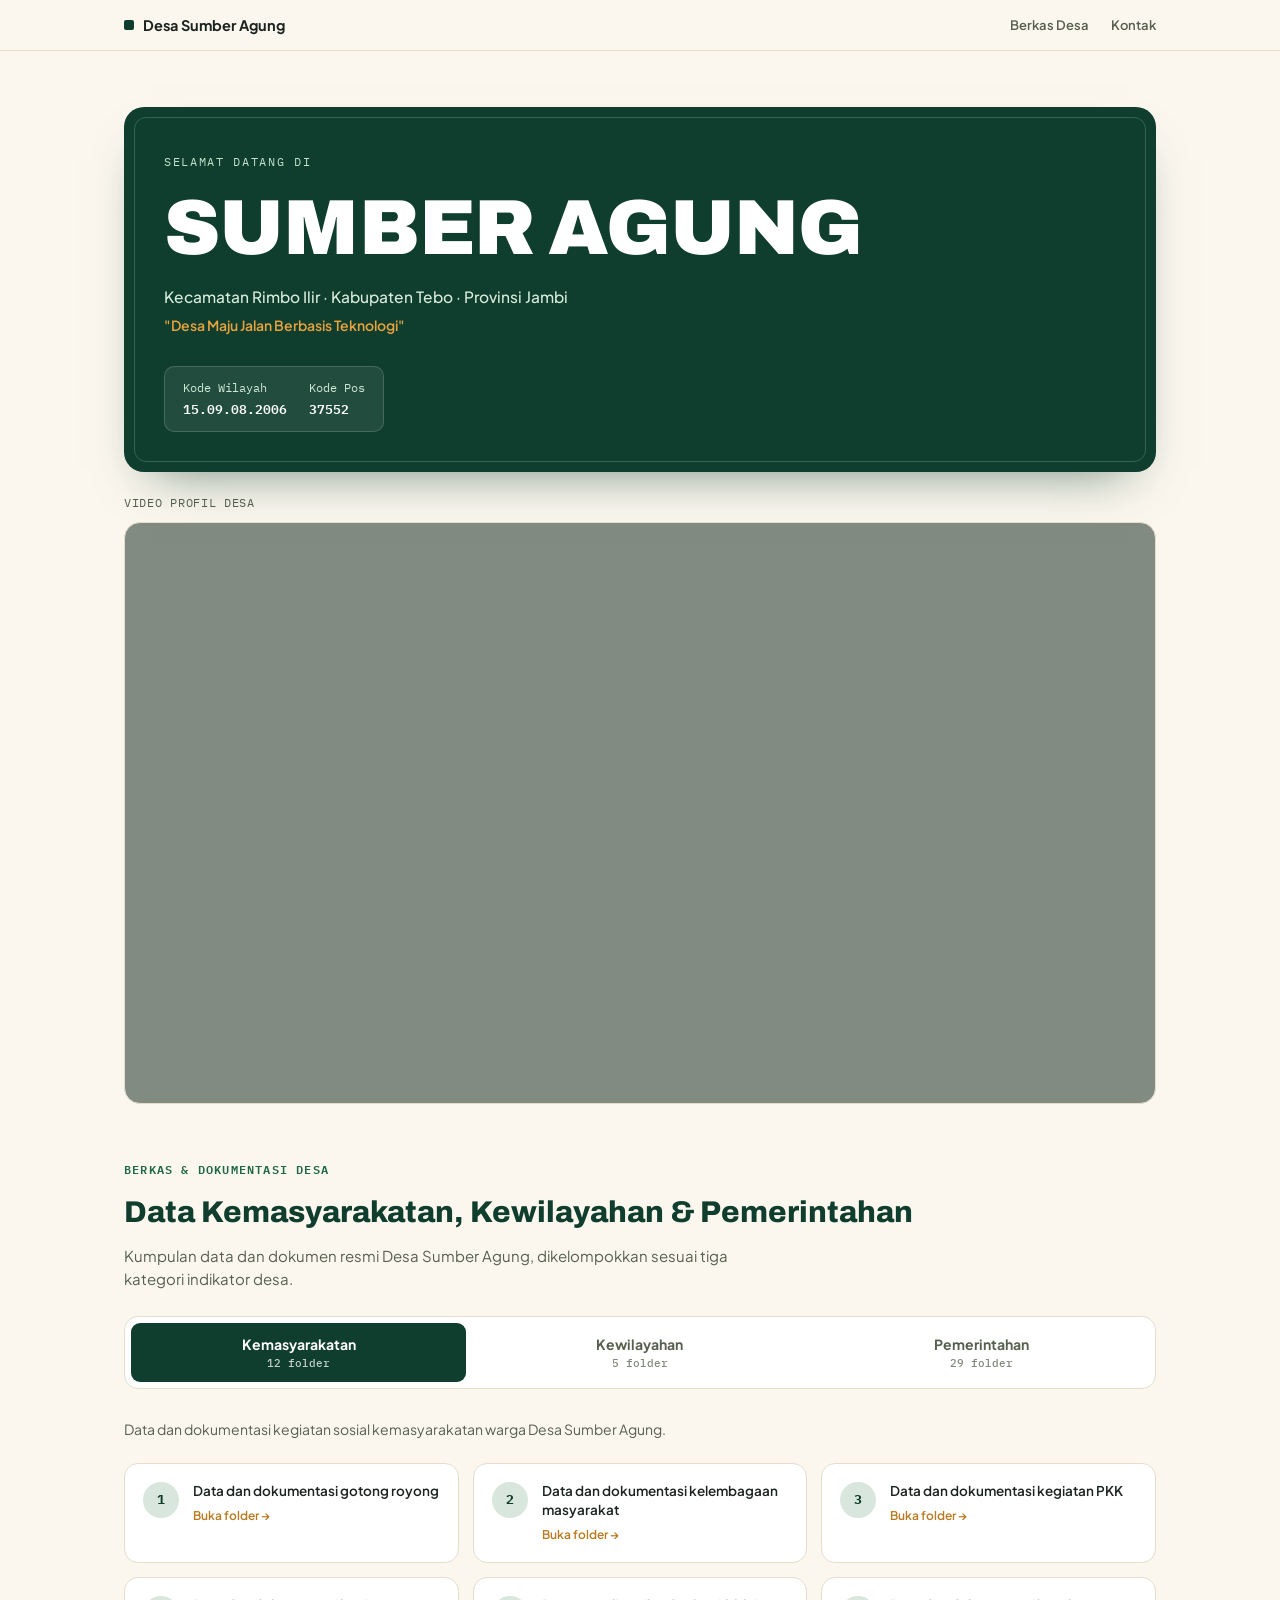
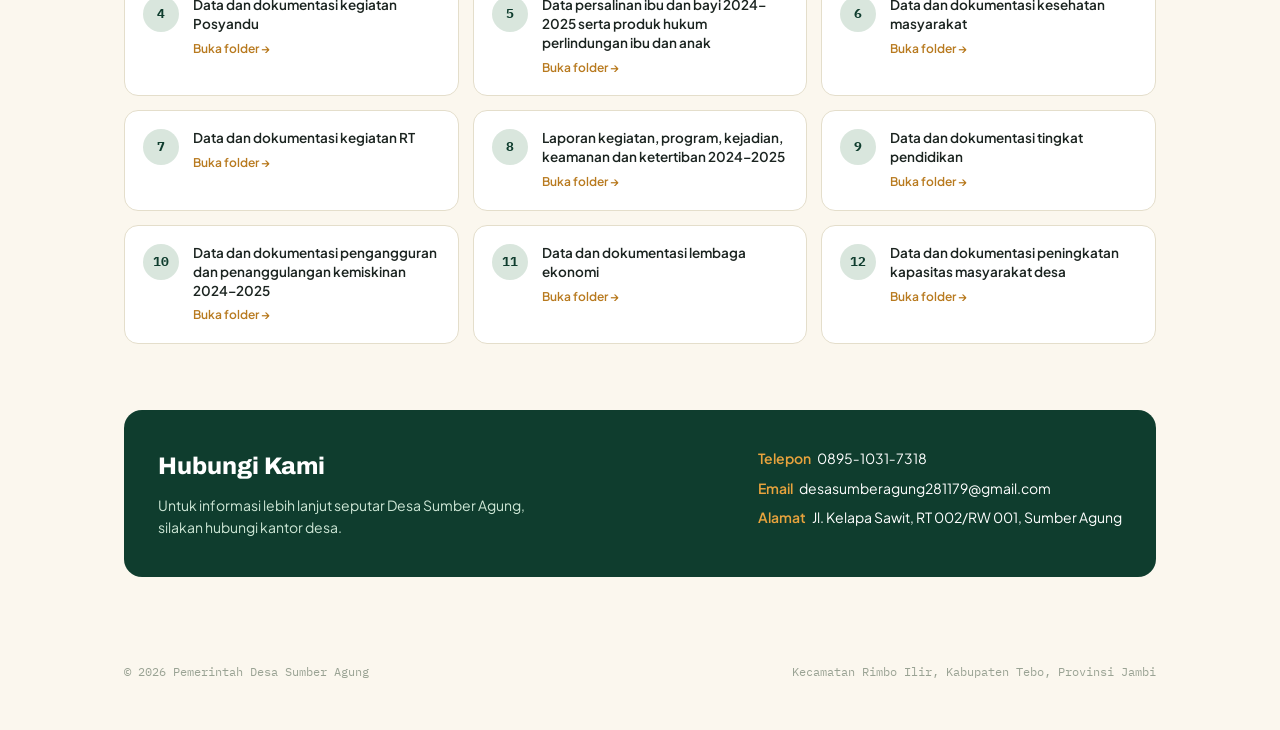
==== 15.09.08.2006/lomdeskel/index.html @ 10295c20 "lomdeskel" ====
<!DOCTYPE html>
<html lang="id">
<head>
<meta charset="UTF-8">
<meta name="viewport" content="width=device-width, initial-scale=1.0">
<title>Desa Sumber Agung — Kecamatan Rimbo Ilir, Kabupaten Tebo</title>
<link rel="preconnect" href="https://fonts.googleapis.com">
<link rel="preconnect" href="https://fonts.gstatic.com" crossorigin>
<link href="https://fonts.googleapis.com/css2?family=Archivo:wght@500;700;800;900&family=Plus+Jakarta+Sans:wght@400;500;600;700&family=IBM+Plex+Mono:wght@500;600&display=swap" rel="stylesheet">
<style>
  :root{
    --cream:#FBF7EE;
    --surface:#FFFFFF;
    --ink:#1B2420;
    --ink-soft:#57604F;
    --green-deep:#0F3D2E;
    --green-mid:#1F6844;
    --green-line:#D9E6DD;
    --gold:#E8A33D;
    --gold-deep:#B87A1F;
    --rule:#E4DECB;
  }
  *{box-sizing:border-box; margin:0; padding:0;}
  html{scroll-behavior:smooth;}
  body{
    background:var(--cream); color:var(--ink);
    font-family:'Plus Jakarta Sans', sans-serif; line-height:1.55;
    -webkit-font-smoothing:antialiased;
  }
  .wrap{max-width:1080px; margin:0 auto; padding:0 24px;}
  a{color:inherit;}

  .topbar{
    position:sticky; top:0; z-index:30;
    background:rgba(251,247,238,.92); backdrop-filter:blur(6px);
    border-bottom:1px solid var(--rule);
  }
  .topbar-inner{
    display:flex; align-items:center; justify-content:space-between;
    padding:14px 24px; max-width:1080px; margin:0 auto; flex-wrap:wrap; gap:10px;
  }
  .brand{display:flex; align-items:center; gap:9px; font-weight:700; font-size:14.5px;}
  .brand .sq{width:10px;height:10px; background:var(--green-deep); border-radius:2px;}
  .topbar nav{display:flex; gap:22px;}
  .topbar nav a{font-size:13px; font-weight:600; text-decoration:none; color:var(--ink-soft);}
  .topbar nav a:hover{color:var(--green-deep);}

  .hero{padding:56px 0 20px;}
  .signboard{
    background:var(--green-deep); border-radius:20px; padding:46px 40px 40px;
    position:relative; overflow:hidden; box-shadow:0 24px 50px -28px rgba(15,61,46,.65);
  }
  .signboard::before{
    content:""; position:absolute; inset:10px;
    border:1.5px solid rgba(255,255,255,.18); border-radius:12px; pointer-events:none;
  }
  .signboard .kicker{
    font-family:'IBM Plex Mono', monospace; font-size:12px; letter-spacing:.14em;
    text-transform:uppercase; color:#BFE0CC; margin-bottom:18px;
  }
  .signboard h1{
    font-family:'Archivo', sans-serif; font-weight:900; font-size:clamp(42px, 7vw, 78px);
    letter-spacing:-.01em; line-height:.98; color:#FFFFFF; text-transform:uppercase;
  }
  .signboard .loc{margin-top:18px; font-size:15.5px; color:#D8ECDD; font-weight:500;}
  .signboard .tagline{margin-top:6px; font-weight:600; font-size:14px; color:var(--gold);}
  .code-plate{
    margin-top:30px; display:inline-flex; gap:22px; flex-wrap:wrap;
    background:rgba(255,255,255,.08); border:1px solid rgba(255,255,255,.16);
    border-radius:10px; padding:12px 18px;
  }
  .code-plate div{font-family:'IBM Plex Mono', monospace; font-size:11.5px; color:#CFE8D7;}
  .code-plate div b{display:block; color:#fff; font-size:13px; margin-top:2px; font-weight:600;}

  .video-block{margin-top:22px;}
  .video-block .label{
    font-family:'IBM Plex Mono', monospace; font-size:11.5px; letter-spacing:.06em;
    text-transform:uppercase; color:var(--ink-soft); margin-bottom:10px;
  }
  .ratio{
    position:relative; width:100%; padding-top:56.25%;
    background:#08201780; border-radius:16px; overflow:hidden; border:1px solid var(--rule);
  }
  .ratio iframe{position:absolute; inset:0; width:100%; height:100%; border:0;}

  section{padding:56px 0;}
  .section-head{margin-bottom:26px;}
  .eyebrow{
    font-family:'IBM Plex Mono', monospace; font-size:12px; letter-spacing:.1em;
    text-transform:uppercase; color:var(--green-mid); font-weight:600; margin-bottom:10px;
  }
  .section-head h2{font-family:'Archivo', sans-serif; font-weight:800; font-size:30px; color:var(--green-deep);}
  .section-head p{color:var(--ink-soft); font-size:15px; max-width:60ch; margin-top:8px;}

  /* ===== Submenu tabs ===== */
  .tabbar{
    display:flex; gap:6px; padding:6px; background:var(--surface);
    border:1px solid var(--rule); border-radius:14px; margin-bottom:30px;
    flex-wrap:wrap;
  }
  .tab-btn{
    flex:1; min-width:150px; text-align:center;
    padding:12px 16px; border:none; background:transparent; cursor:pointer;
    font-family:'Plus Jakarta Sans', sans-serif; font-weight:700; font-size:14px;
    color:var(--ink-soft); border-radius:9px; transition:.15s ease;
  }
  .tab-btn .count{
    display:block; font-family:'IBM Plex Mono', monospace; font-weight:500;
    font-size:11px; margin-top:3px; opacity:.75;
  }
  .tab-btn.active{background:var(--green-deep); color:#fff;}
  .tab-btn:not(.active):hover{background:var(--green-line); color:var(--green-deep);}

  .tab-panel{display:none;}
  .tab-panel.active{display:block;}
  .panel-desc{color:var(--ink-soft); font-size:14px; margin-bottom:22px; max-width:64ch;}

  /* Kemasyarakatan: card grid */
  .card-grid{
    display:grid; grid-template-columns:repeat(auto-fill, minmax(260px,1fr)); gap:14px;
  }
  .item-card{
    background:var(--surface); border:1px solid var(--rule); border-radius:14px;
    padding:18px; display:flex; gap:14px; align-items:flex-start; text-decoration:none;
    transition:.15s ease;
  }
  .item-card:hover{border-color:var(--gold); transform:translateY(-1px);}
  .item-num{
    flex:0 0 auto; width:36px; height:36px; border-radius:50%;
    background:var(--green-line); color:var(--green-deep);
    display:flex; align-items:center; justify-content:center;
    font-family:'IBM Plex Mono', monospace; font-weight:700; font-size:13px;
  }
  .item-title{font-size:13.5px; font-weight:600; color:var(--ink); line-height:1.4;}
  .item-arrow{margin-top:6px; font-size:12px; color:var(--gold-deep); font-weight:600;}

  /* Kewilayahan: doc list */
  .doc-list{display:flex; flex-direction:column; gap:10px;}
  .doc-row{
    display:flex; align-items:center; gap:14px;
    background:var(--surface); border:1px solid var(--rule); border-radius:12px;
    padding:16px 18px; text-decoration:none; transition:.15s ease;
  }
  .doc-row:hover{border-color:var(--gold);}
  .doc-icon{
    flex:0 0 auto; width:38px; height:38px; border-radius:9px;
    background:var(--green-deep); color:#fff; display:flex; align-items:center; justify-content:center;
    font-family:'IBM Plex Mono', monospace; font-weight:700; font-size:11px;
  }
  .doc-title{font-size:14.5px; font-weight:600; color:var(--ink); flex:1;}
  .doc-go{font-size:12.5px; color:var(--gold-deep); font-weight:600; white-space:nowrap;}

  /* Pemerintahan: dense flat list */
  .flat-list{border:1px solid var(--rule); border-radius:14px; overflow:hidden; background:var(--surface);}
  .flat-row{
    display:flex; align-items:center; gap:16px;
    padding:13px 18px; text-decoration:none; color:var(--ink);
    border-top:1px solid var(--rule);
  }
  .flat-row:first-child{border-top:none;}
  .flat-row:hover{background:var(--cream);}
  .flat-no{
    flex:0 0 auto; width:28px; font-family:'IBM Plex Mono', monospace;
    font-size:12px; color:var(--green-mid); font-weight:700;
  }
  .flat-title{flex:1; font-size:14px; font-weight:500;}
  .flat-arrow{font-size:12px; color:var(--gold-deep); font-weight:600; flex:0 0 auto;}

  .contact-card{
    background:var(--green-deep); border-radius:18px; padding:38px 34px; color:#fff;
    display:flex; justify-content:space-between; flex-wrap:wrap; gap:24px;
  }
  .contact-card h2{font-family:'Archivo', sans-serif; font-weight:800; font-size:24px; margin-bottom:10px;}
  .contact-card p{color:#CFE8D7; font-size:14px; max-width:40ch;}
  .contact-list{display:flex; flex-direction:column; gap:8px; font-size:14px;}
  .contact-list b{color:var(--gold); font-weight:600; margin-right:6px;}

  footer.site{
    padding:30px 0 50px; font-family:'IBM Plex Mono', monospace; font-size:11.5px; color:#9AA394;
    display:flex; justify-content:space-between; flex-wrap:wrap; gap:10px;
  }

  @media (max-width:640px){
    .signboard{padding:32px 22px 30px; border-radius:16px;}
    .tabbar{flex-direction:column;}
    .contact-card{flex-direction:column;}
  }
</style>
</head>
<body>

<div class="topbar">
  <div class="topbar-inner">
    <div class="brand"><span class="sq"></span> Desa Sumber Agung</div>
    <nav>
      <a href="#berkas">Berkas Desa</a>
      <a href="#kontak">Kontak</a>
    </nav>
  </div>
</div>

<div class="wrap">

  <section class="hero" style="padding-bottom:0;">
    <div class="signboard">
      <div class="kicker">Selamat Datang di</div>
      <h1>Sumber Agung</h1>
      <div class="loc">Kecamatan Rimbo Ilir · Kabupaten Tebo · Provinsi Jambi</div>
      <div class="tagline">"Desa Maju Jalan Berbasis Teknologi"</div>
      <div class="code-plate">
        <div>Kode Wilayah<b>15.09.08.2006</b></div>
        <div>Kode Pos<b>37552</b></div>
      </div>
    </div>

    <div class="video-block">
      <div class="label">Video Profil Desa</div>
      <div class="ratio">
        <iframe src="https://drive.google.com/file/d/1PPht9cgdKrzvryTsOoXVwMwlEEdtX1Wt/preview" allow="autoplay" allowfullscreen></iframe>
      </div>
    </div>
  </section>

  <section id="berkas">
    <div class="section-head">
      <div class="eyebrow">Berkas &amp; Dokumentasi Desa</div>
      <h2>Data Kemasyarakatan, Kewilayahan &amp; Pemerintahan</h2>
      <p>Kumpulan data dan dokumen resmi Desa Sumber Agung, dikelompokkan sesuai tiga kategori indikator desa.</p>
    </div>

    <div class="tabbar">
      <button class="tab-btn active" data-tab="kemasyarakatan">Kemasyarakatan<span class="count">12 folder</span></button>
      <button class="tab-btn" data-tab="kewilayahan">Kewilayahan<span class="count">5 folder</span></button>
      <button class="tab-btn" data-tab="pemerintahan">Pemerintahan<span class="count">29 folder</span></button>
    </div>

    <!-- KEMASYARAKATAN -->
    <div class="tab-panel active" id="panel-kemasyarakatan">
      <p class="panel-desc">Data dan dokumentasi kegiatan sosial kemasyarakatan warga Desa Sumber Agung.</p>
      <div class="card-grid" id="grid-kemasyarakatan"></div>
    </div>

    <!-- KEWILAYAHAN -->
    <div class="tab-panel" id="panel-kewilayahan">
      <p class="panel-desc">Dokumen penataan dan pengelolaan wilayah desa.</p>
      <div class="doc-list" id="list-kewilayahan"></div>
    </div>

    <!-- PEMERINTAHAN -->
    <div class="tab-panel" id="panel-pemerintahan">
      <p class="panel-desc">Seluruh dokumen tata kelola pemerintahan desa — klik salah satu untuk membuka folder aslinya di Google Drive.</p>
      <div class="flat-list" id="list-pemerintahan"></div>
    </div>
  </section>

  <section id="kontak" style="padding-top:10px;">
    <div class="contact-card">
      <div>
        <h2>Hubungi Kami</h2>
        <p>Untuk informasi lebih lanjut seputar Desa Sumber Agung, silakan hubungi kantor desa.</p>
      </div>
      <div class="contact-list">
        <div><b>Telepon</b>0895‑1031‑7318</div>
        <div><b>Email</b>desasumberagung281179@gmail.com</div>
        <div><b>Alamat</b>Jl. Kelapa Sawit, RT 002/RW 001, Sumber Agung</div>
      </div>
    </div>
  </section>

</div>

<footer class="site">
  <div class="wrap" style="display:flex; justify-content:space-between; flex-wrap:wrap; gap:10px; width:100%;">
    <span>© 2026 Pemerintah Desa Sumber Agung</span>
    <span>Kecamatan Rimbo Ilir, Kabupaten Tebo, Provinsi Jambi</span>
  </div>
</footer>

<script>
/* ====== DATA — sumber: Google Drive folder "Lomba Desa 2026" ====== */
const KEMASYARAKATAN = [
  ["1","Data dan dokumentasi gotong royong","1GBpFDiGX0HOh5H3V41pfqo63IuCfDVa6"],
  ["2","Data dan dokumentasi kelembagaan masyarakat","13JuzeYLXmGoJaKQld9gRUi3iU7F-ro3n"],
  ["3","Data dan dokumentasi kegiatan PKK","1cxbr9I3pLOT6T8e8E1G43xRIX8R1RqFS"],
  ["4","Data dan dokumentasi kegiatan Posyandu","18BiAr5dtTGdiXqx5g7Z2iXFRMWJWfjl5"],
  ["5","Data persalinan ibu dan bayi 2024–2025 serta produk hukum perlindungan ibu dan anak","1UY7MPsqOWK20WpvZ9VR23m0MYXlg9P4J"],
  ["6","Data dan dokumentasi kesehatan masyarakat","1lrFJqCb_pNafnkJOuAaVvkKC0zQ79aIJ"],
  ["7","Data dan dokumentasi kegiatan RT","1IuMCZ46Uw-94g-D7SBQiWALoLBoP5ihn"],
  ["8","Laporan kegiatan, program, kejadian, keamanan dan ketertiban 2024–2025","16od52SbrWzQ0zMs2s4hyWceGDIOxeCxa"],
  ["9","Data dan dokumentasi tingkat pendidikan","1L88SpH1VKw1tN5Ck-X96RF-dMtuZovTq"],
  ["10","Data dan dokumentasi pengangguran dan penanggulangan kemiskinan 2024–2025","1n6XpifP9JoN_mOplr13qvOtVOXa-ASAn"],
  ["11","Data dan dokumentasi lembaga ekonomi","1n80YeltZvoQeMKFaPTf7nqXwdU_DbdgR"],
  ["12","Data dan dokumentasi peningkatan kapasitas masyarakat desa","1LchdNBTXtZWXRGPj7PpFrFv9fBqLPCF3"],
];

const KEWILAYAHAN = [
  ["1","Peta Administrasi Desa dan Peta Batas Desa","1mv-ja5i0MPvL1e9BhVEs9a5vCSO6RxBX"],
  ["2","Perbup yang mengatur tentang batas desa","1XbSFfzO8IghNbCP4X_HNr-r39x85K6zC"],
  ["3","Kesiapan tanggap bencana, simulasi, daerah evakuasi & dokumen P3MD","199wlPfeA5PKnWTRrH96HgLOnapqNFnp1"],
  ["4","Data dan dokumentasi investasi masuk desa","19MfFdpmPmRr03G47urkdW8H_gpKpw2qC"],
  ["5","Data dan dokumentasi program pelestarian lingkungan (TPSS)","19Qp7LNOqjxOxeok4iF-A83w0eC_Hu0fr"],
];

const PEMERINTAHAN = [
  ["1","SK Penetapan Juara Lomba Desa","15oeCfsD38aT1dQR-AlLo4ePpERFy23Bg"],
  ["06","Data dan dokumentasi prestasi desa 5 tahun terakhir","1kgg5HgLVHkUMBkckqPio5vDW0TcWW6vc"],
  ["07","Laporan Profil Desa tahun 2024 dan 2025","13MRs5qfw0_x_WGQI0leLsk3dlCaXjuxs"],
  ["08","SK Kepala Desa tentang Pokja Profil Desa","1stOCoPLa-nPgCzev-S4pc8sRDmViqaKG"],
  ["09","Perdes tentang RPJMDes","1NlXS4gAOzsxtMCLPEi-xakZ6LYryRA-k"],
  ["10","Perdes tentang RKPDes","1lNRBERCVvvDlVPqyhC7GnnEmI7QKcCq9"],
  ["11","Dokumen APBDesa tahun 2024 dan 2025","146MLhszTGLXfhT7LXlL7SSQIWB2-rxnr"],
  ["12","SK Kepala Desa tentang PPKD 2024 dan 2025","1nt7GnXjlhu6Arj9uFmz26jRjJG48lUKe"],
  ["13","Dokumen pelaksanaan Musdes","1Cp52Ngg9XOji6lRhSv9_xlLjFSiYRuJj"],
  ["14","Dokumen pelaksanaan Musrenbangdes","1PzujwUU4yIRz8hUQRxBdcv6OzY5-WVwX"],
  ["15","Dokumen BPD 2 tahun terakhir","1IZvG7oVZMbOhLpbFwmNx5gczyo10gHlY"],
  ["16","SOTK Desa","1RN-iv2GTbiwAClueFfve8vYisjMk-oTU"],
  ["17","Perbup SOTK Desa","1z1uKc3YQ2HCbHY6RZ-mHAJBsxyEUfkQn"],
  ["18","Pengembangan kapasitas aparatur pemerintah desa","1cir0lYnB2MY81pH9rVrjzCKrKhBK0Mka"],
  ["19","Buku Administrasi Desa","1Or7KdyaibiCF98R580bH6IfZhbAiLPia"],
  ["20","Himpunan Produk Hukum Desa","1dksFRWiULyxB_i0_nxWCn2Xc2OwYb7oG"],
  ["21","Monografi Desa","1LsVaQFDXOfIlQl1dacHOiOsot1bgr_S7"],
  ["22","Dokumen BUMDes","1wXunqvQoR0H5XEY0sUM0lXKwVNdefKXr"],
  ["23","Inventarisasi Aset Desa","13ZwerJMnnmc0G0p08yIwWh_N-C5E5SMu"],
  ["24","Teknologi informasi yang dipakai desa","11foK8txMNkoo5EY2LCz7zZ9sngi9p1Qq"],
  ["25","Dokumen kerjasama desa","1tgy87ZaBLWezrAMRZNt59PEq_iIpiy4I"],
  ["26","LPPD tahun 2024 dan 2025","1ZUUd7mYPYOazHXP09EsEvLrUAEFW8ThG"],
  ["27","Sarana dan prasarana pendukung kinerja pemerintah desa","1HUaUz-8PhnBpNRgz0WpsvcADUev2O1_W"],
  ["28","Pelestarian adat dan budaya 2024–2025","1_ZetGQkJJ3YSRTG9O2LTNidEgAbusQBh"],
  ["29","Program pemberdayaan masyarakat 2024–2025","1i1dw4I9BtP0oU8N1fEu8zAdln5PaTu34"],
  ["30","Dokumen SPM Desa","1CBqiPEHJCCS3wRcemMqbjk1A_RK-3sqr"],
  ["31","Kotak, media, layanan pengaduan masyarakat","1t97z-zf8NtgrlvgBSdIF59Fxpew0p1Tv"],
  ["32","Screenshot penggunaan Siskeudes / pengelolaan keuangan","19PYNL8O1mwczn9uDOI0DoaBB0COFM2J7"],
  ["33","Program pembinaan pasca lomba dari provinsi dan kabupaten","1d0YsnPLCIzOtDrTqVQODCYy4-QS_rvty"],
];

const driveUrl = id => `https://drive.google.com/drive/folders/${id}`;

document.getElementById('grid-kemasyarakatan').innerHTML = KEMASYARAKATAN.map(([no,title,id]) => `
  <a class="item-card" href="${driveUrl(id)}" target="_blank" rel="noopener">
    <div class="item-num">${no}</div>
    <div>
      <div class="item-title">${title}</div>
      <div class="item-arrow">Buka folder →</div>
    </div>
  </a>`).join('');

document.getElementById('list-kewilayahan').innerHTML = KEWILAYAHAN.map(([no,title,id]) => `
  <a class="doc-row" href="${driveUrl(id)}" target="_blank" rel="noopener">
    <div class="doc-icon">${no}</div>
    <div class="doc-title">${title}</div>
    <div class="doc-go">Buka →</div>
  </a>`).join('');

document.getElementById('list-pemerintahan').innerHTML = PEMERINTAHAN.map(([no,title,id]) => `
  <a class="flat-row" href="${driveUrl(id)}" target="_blank" rel="noopener">
    <div class="flat-no">${no}</div>
    <div class="flat-title">${title}</div>
    <div class="flat-arrow">Buka →</div>
  </a>`).join('');

document.querySelectorAll('.tab-btn').forEach(btn => {
  btn.addEventListener('click', () => {
    document.querySelectorAll('.tab-btn').forEach(b => b.classList.remove('active'));
    document.querySelectorAll('.tab-panel').forEach(p => p.classList.remove('active'));
    btn.classList.add('active');
    document.getElementById('panel-' + btn.dataset.tab).classList.add('active');
  });
});
</script>

</body>
</html>
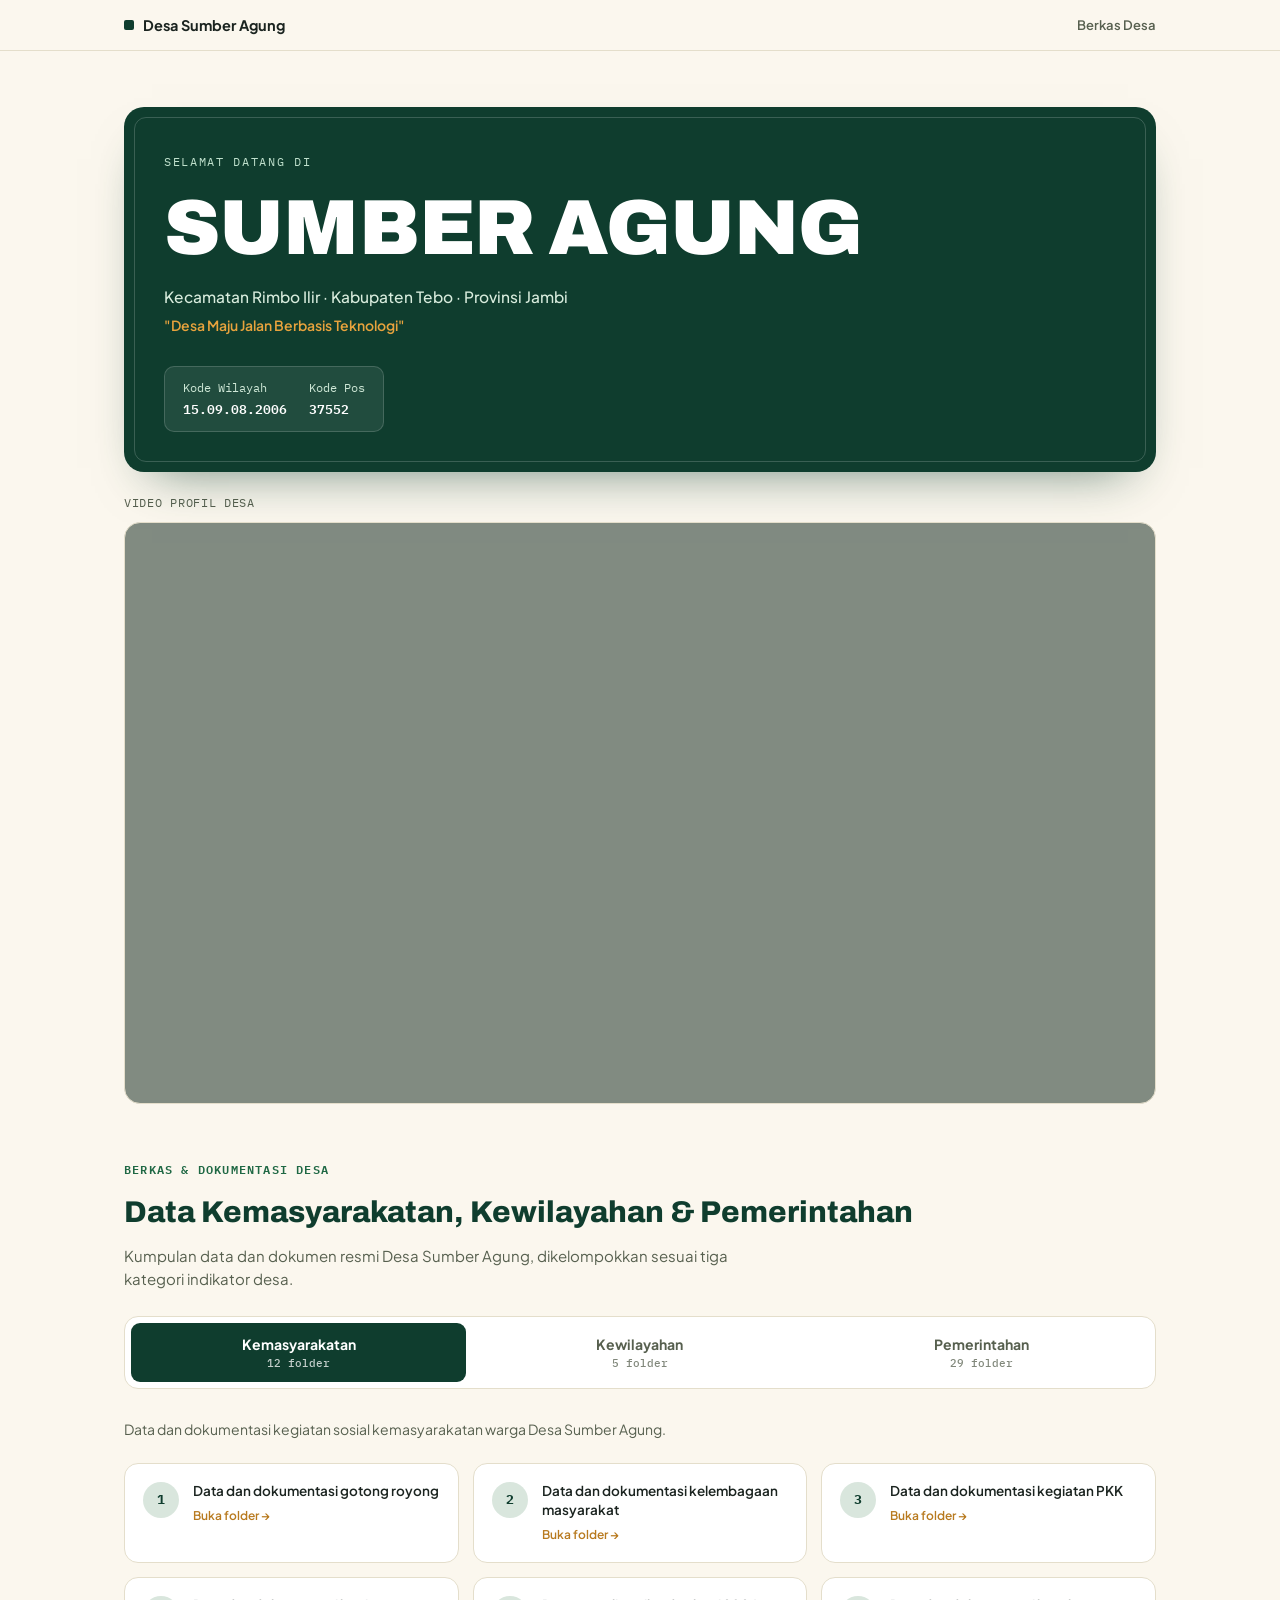
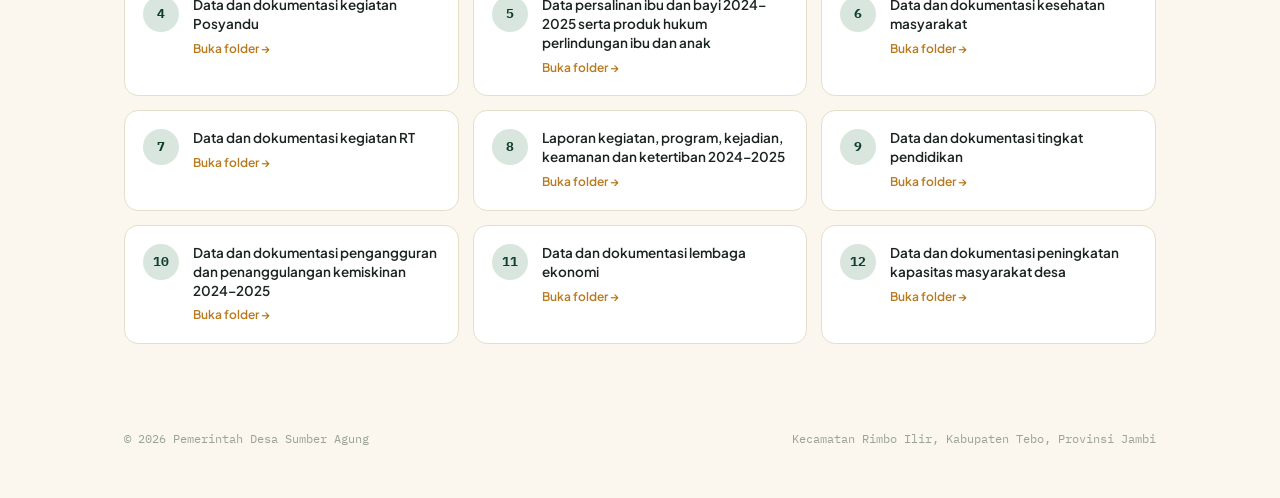
==== commit 3e9d40a8: "Update index.html" ====
--- a/15.09.08.2006/lomdeskel/index.html
+++ b/15.09.08.2006/lomdeskel/index.html
@@ -194,7 +194,6 @@
     <div class="brand"><span class="sq"></span> Desa Sumber Agung</div>
     <nav>
       <a href="#berkas">Berkas Desa</a>
-      <a href="#kontak">Kontak</a>
     </nav>
   </div>
 </div>
@@ -250,20 +249,6 @@
     <div class="tab-panel" id="panel-pemerintahan">
       <p class="panel-desc">Seluruh dokumen tata kelola pemerintahan desa — klik salah satu untuk membuka folder aslinya di Google Drive.</p>
       <div class="flat-list" id="list-pemerintahan"></div>
-    </div>
-  </section>
-
-  <section id="kontak" style="padding-top:10px;">
-    <div class="contact-card">
-      <div>
-        <h2>Hubungi Kami</h2>
-        <p>Untuk informasi lebih lanjut seputar Desa Sumber Agung, silakan hubungi kantor desa.</p>
-      </div>
-      <div class="contact-list">
-        <div><b>Telepon</b>0895‑1031‑7318</div>
-        <div><b>Email</b>desasumberagung281179@gmail.com</div>
-        <div><b>Alamat</b>Jl. Kelapa Sawit, RT 002/RW 001, Sumber Agung</div>
-      </div>
     </div>
   </section>
 
@@ -369,4 +354,4 @@
 </script>
 
 </body>
-</html>+</html>
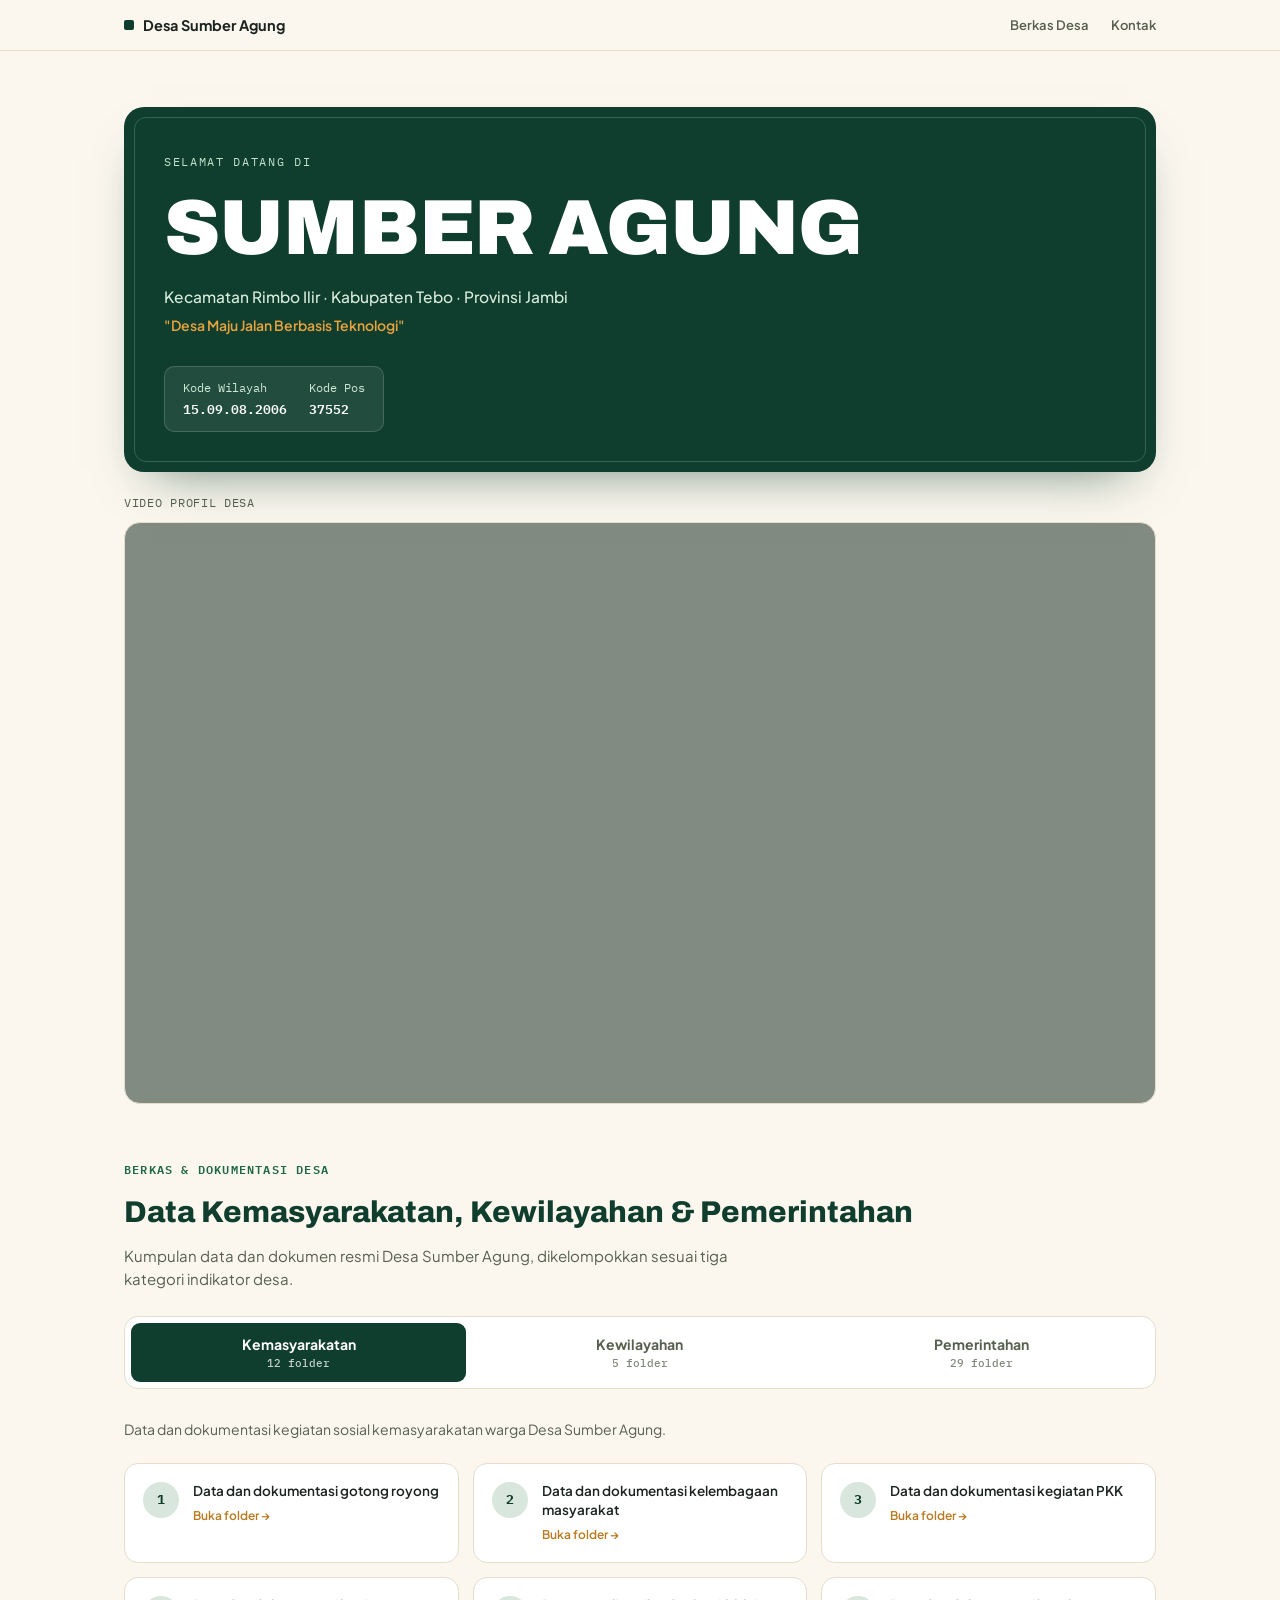
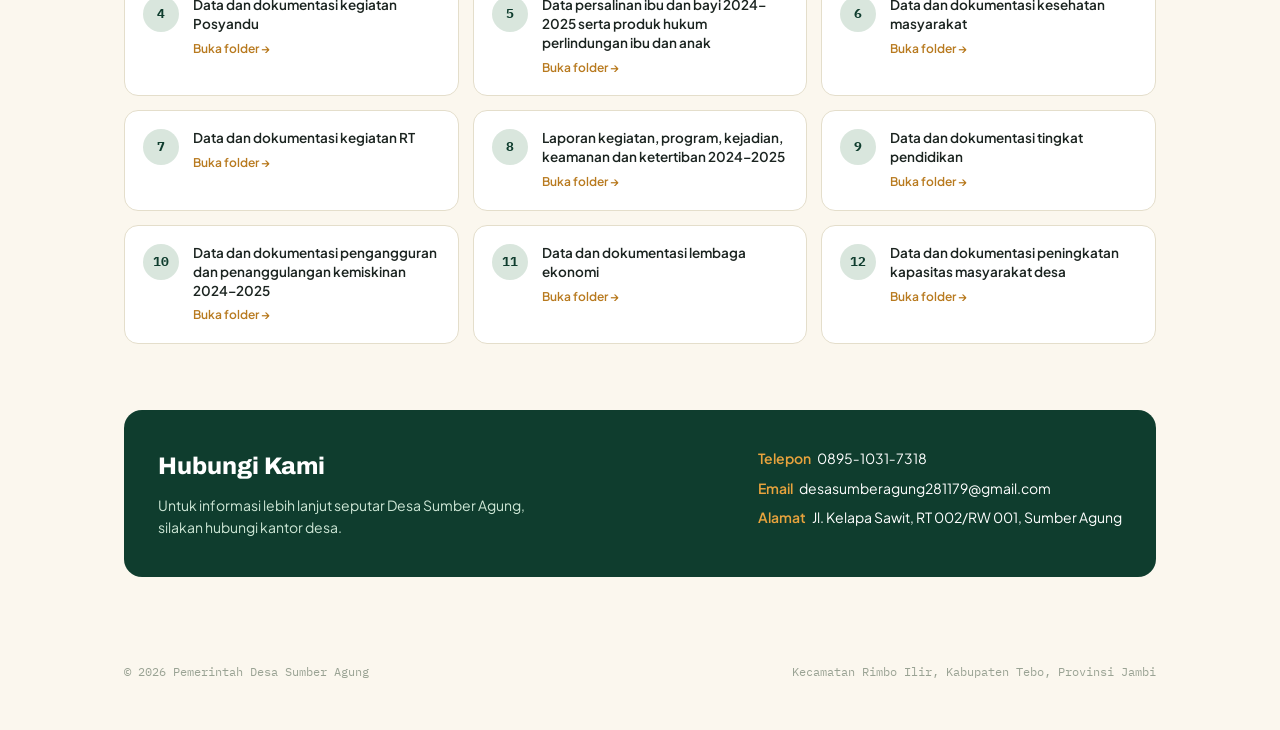
==== commit d5a5752c: "Update index.html" ====
--- a/15.09.08.2006/lomdeskel/index.html
+++ b/15.09.08.2006/lomdeskel/index.html
@@ -194,6 +194,7 @@
     <div class="brand"><span class="sq"></span> Desa Sumber Agung</div>
     <nav>
       <a href="#berkas">Berkas Desa</a>
+      <a href="#kontak">Kontak</a>
     </nav>
   </div>
 </div>
@@ -236,19 +237,290 @@
     <!-- KEMASYARAKATAN -->
     <div class="tab-panel active" id="panel-kemasyarakatan">
       <p class="panel-desc">Data dan dokumentasi kegiatan sosial kemasyarakatan warga Desa Sumber Agung.</p>
-      <div class="card-grid" id="grid-kemasyarakatan"></div>
+      <div class="card-grid" id="grid-kemasyarakatan">
+      <a class="item-card" href="https://drive.google.com/drive/folders/1GBpFDiGX0HOh5H3V41pfqo63IuCfDVa6" target="_blank" rel="noopener">
+        <div class="item-num">1</div>
+        <div>
+          <div class="item-title">Data dan dokumentasi gotong royong</div>
+          <div class="item-arrow">Buka folder →</div>
+        </div>
+      </a>
+      <a class="item-card" href="https://drive.google.com/drive/folders/13JuzeYLXmGoJaKQld9gRUi3iU7F-ro3n" target="_blank" rel="noopener">
+        <div class="item-num">2</div>
+        <div>
+          <div class="item-title">Data dan dokumentasi kelembagaan masyarakat</div>
+          <div class="item-arrow">Buka folder →</div>
+        </div>
+      </a>
+      <a class="item-card" href="https://drive.google.com/drive/folders/1cxbr9I3pLOT6T8e8E1G43xRIX8R1RqFS" target="_blank" rel="noopener">
+        <div class="item-num">3</div>
+        <div>
+          <div class="item-title">Data dan dokumentasi kegiatan PKK</div>
+          <div class="item-arrow">Buka folder →</div>
+        </div>
+      </a>
+      <a class="item-card" href="https://drive.google.com/drive/folders/18BiAr5dtTGdiXqx5g7Z2iXFRMWJWfjl5" target="_blank" rel="noopener">
+        <div class="item-num">4</div>
+        <div>
+          <div class="item-title">Data dan dokumentasi kegiatan Posyandu</div>
+          <div class="item-arrow">Buka folder →</div>
+        </div>
+      </a>
+      <a class="item-card" href="https://drive.google.com/drive/folders/1UY7MPsqOWK20WpvZ9VR23m0MYXlg9P4J" target="_blank" rel="noopener">
+        <div class="item-num">5</div>
+        <div>
+          <div class="item-title">Data persalinan ibu dan bayi 2024–2025 serta produk hukum perlindungan ibu dan anak</div>
+          <div class="item-arrow">Buka folder →</div>
+        </div>
+      </a>
+      <a class="item-card" href="https://drive.google.com/drive/folders/1lrFJqCb_pNafnkJOuAaVvkKC0zQ79aIJ" target="_blank" rel="noopener">
+        <div class="item-num">6</div>
+        <div>
+          <div class="item-title">Data dan dokumentasi kesehatan masyarakat</div>
+          <div class="item-arrow">Buka folder →</div>
+        </div>
+      </a>
+      <a class="item-card" href="https://drive.google.com/drive/folders/1IuMCZ46Uw-94g-D7SBQiWALoLBoP5ihn" target="_blank" rel="noopener">
+        <div class="item-num">7</div>
+        <div>
+          <div class="item-title">Data dan dokumentasi kegiatan RT</div>
+          <div class="item-arrow">Buka folder →</div>
+        </div>
+      </a>
+      <a class="item-card" href="https://drive.google.com/drive/folders/16od52SbrWzQ0zMs2s4hyWceGDIOxeCxa" target="_blank" rel="noopener">
+        <div class="item-num">8</div>
+        <div>
+          <div class="item-title">Laporan kegiatan, program, kejadian, keamanan dan ketertiban 2024–2025</div>
+          <div class="item-arrow">Buka folder →</div>
+        </div>
+      </a>
+      <a class="item-card" href="https://drive.google.com/drive/folders/1L88SpH1VKw1tN5Ck-X96RF-dMtuZovTq" target="_blank" rel="noopener">
+        <div class="item-num">9</div>
+        <div>
+          <div class="item-title">Data dan dokumentasi tingkat pendidikan</div>
+          <div class="item-arrow">Buka folder →</div>
+        </div>
+      </a>
+      <a class="item-card" href="https://drive.google.com/drive/folders/1n6XpifP9JoN_mOplr13qvOtVOXa-ASAn" target="_blank" rel="noopener">
+        <div class="item-num">10</div>
+        <div>
+          <div class="item-title">Data dan dokumentasi pengangguran dan penanggulangan kemiskinan 2024–2025</div>
+          <div class="item-arrow">Buka folder →</div>
+        </div>
+      </a>
+      <a class="item-card" href="https://drive.google.com/drive/folders/1n80YeltZvoQeMKFaPTf7nqXwdU_DbdgR" target="_blank" rel="noopener">
+        <div class="item-num">11</div>
+        <div>
+          <div class="item-title">Data dan dokumentasi lembaga ekonomi</div>
+          <div class="item-arrow">Buka folder →</div>
+        </div>
+      </a>
+      <a class="item-card" href="https://drive.google.com/drive/folders/1LchdNBTXtZWXRGPj7PpFrFv9fBqLPCF3" target="_blank" rel="noopener">
+        <div class="item-num">12</div>
+        <div>
+          <div class="item-title">Data dan dokumentasi peningkatan kapasitas masyarakat desa</div>
+          <div class="item-arrow">Buka folder →</div>
+        </div>
+      </a>
+    </div>
     </div>
 
     <!-- KEWILAYAHAN -->
     <div class="tab-panel" id="panel-kewilayahan">
       <p class="panel-desc">Dokumen penataan dan pengelolaan wilayah desa.</p>
-      <div class="doc-list" id="list-kewilayahan"></div>
+      <div class="doc-list" id="list-kewilayahan">
+      <a class="doc-row" href="https://drive.google.com/drive/folders/1mv-ja5i0MPvL1e9BhVEs9a5vCSO6RxBX" target="_blank" rel="noopener">
+        <div class="doc-icon">1</div>
+        <div class="doc-title">Peta Administrasi Desa dan Peta Batas Desa</div>
+        <div class="doc-go">Buka →</div>
+      </a>
+      <a class="doc-row" href="https://drive.google.com/drive/folders/1XbSFfzO8IghNbCP4X_HNr-r39x85K6zC" target="_blank" rel="noopener">
+        <div class="doc-icon">2</div>
+        <div class="doc-title">Perbup yang mengatur tentang batas desa</div>
+        <div class="doc-go">Buka →</div>
+      </a>
+      <a class="doc-row" href="https://drive.google.com/drive/folders/199wlPfeA5PKnWTRrH96HgLOnapqNFnp1" target="_blank" rel="noopener">
+        <div class="doc-icon">3</div>
+        <div class="doc-title">Kesiapan tanggap bencana, simulasi, daerah evakuasi & dokumen P3MD</div>
+        <div class="doc-go">Buka →</div>
+      </a>
+      <a class="doc-row" href="https://drive.google.com/drive/folders/19MfFdpmPmRr03G47urkdW8H_gpKpw2qC" target="_blank" rel="noopener">
+        <div class="doc-icon">4</div>
+        <div class="doc-title">Data dan dokumentasi investasi masuk desa</div>
+        <div class="doc-go">Buka →</div>
+      </a>
+      <a class="doc-row" href="https://drive.google.com/drive/folders/19Qp7LNOqjxOxeok4iF-A83w0eC_Hu0fr" target="_blank" rel="noopener">
+        <div class="doc-icon">5</div>
+        <div class="doc-title">Data dan dokumentasi program pelestarian lingkungan (TPSS)</div>
+        <div class="doc-go">Buka →</div>
+      </a>
+    </div>
     </div>
 
     <!-- PEMERINTAHAN -->
     <div class="tab-panel" id="panel-pemerintahan">
       <p class="panel-desc">Seluruh dokumen tata kelola pemerintahan desa — klik salah satu untuk membuka folder aslinya di Google Drive.</p>
-      <div class="flat-list" id="list-pemerintahan"></div>
+      <div class="flat-list" id="list-pemerintahan">
+      <a class="flat-row" href="https://drive.google.com/drive/folders/15oeCfsD38aT1dQR-AlLo4ePpERFy23Bg" target="_blank" rel="noopener">
+        <div class="flat-no">1</div>
+        <div class="flat-title">SK Penetapan Juara Lomba Desa</div>
+        <div class="flat-arrow">Buka →</div>
+      </a>
+      <a class="flat-row" href="https://drive.google.com/drive/folders/1kgg5HgLVHkUMBkckqPio5vDW0TcWW6vc" target="_blank" rel="noopener">
+        <div class="flat-no">06</div>
+        <div class="flat-title">Data dan dokumentasi prestasi desa 5 tahun terakhir</div>
+        <div class="flat-arrow">Buka →</div>
+      </a>
+      <a class="flat-row" href="https://drive.google.com/drive/folders/13MRs5qfw0_x_WGQI0leLsk3dlCaXjuxs" target="_blank" rel="noopener">
+        <div class="flat-no">07</div>
+        <div class="flat-title">Laporan Profil Desa tahun 2024 dan 2025</div>
+        <div class="flat-arrow">Buka →</div>
+      </a>
+      <a class="flat-row" href="https://drive.google.com/drive/folders/1stOCoPLa-nPgCzev-S4pc8sRDmViqaKG" target="_blank" rel="noopener">
+        <div class="flat-no">08</div>
+        <div class="flat-title">SK Kepala Desa tentang Pokja Profil Desa</div>
+        <div class="flat-arrow">Buka →</div>
+      </a>
+      <a class="flat-row" href="https://drive.google.com/drive/folders/1NlXS4gAOzsxtMCLPEi-xakZ6LYryRA-k" target="_blank" rel="noopener">
+        <div class="flat-no">09</div>
+        <div class="flat-title">Perdes tentang RPJMDes</div>
+        <div class="flat-arrow">Buka →</div>
+      </a>
+      <a class="flat-row" href="https://drive.google.com/drive/folders/1lNRBERCVvvDlVPqyhC7GnnEmI7QKcCq9" target="_blank" rel="noopener">
+        <div class="flat-no">10</div>
+        <div class="flat-title">Perdes tentang RKPDes</div>
+        <div class="flat-arrow">Buka →</div>
+      </a>
+      <a class="flat-row" href="https://drive.google.com/drive/folders/146MLhszTGLXfhT7LXlL7SSQIWB2-rxnr" target="_blank" rel="noopener">
+        <div class="flat-no">11</div>
+        <div class="flat-title">Dokumen APBDesa tahun 2024 dan 2025</div>
+        <div class="flat-arrow">Buka →</div>
+      </a>
+      <a class="flat-row" href="https://drive.google.com/drive/folders/1nt7GnXjlhu6Arj9uFmz26jRjJG48lUKe" target="_blank" rel="noopener">
+        <div class="flat-no">12</div>
+        <div class="flat-title">SK Kepala Desa tentang PPKD 2024 dan 2025</div>
+        <div class="flat-arrow">Buka →</div>
+      </a>
+      <a class="flat-row" href="https://drive.google.com/drive/folders/1Cp52Ngg9XOji6lRhSv9_xlLjFSiYRuJj" target="_blank" rel="noopener">
+        <div class="flat-no">13</div>
+        <div class="flat-title">Dokumen pelaksanaan Musdes</div>
+        <div class="flat-arrow">Buka →</div>
+      </a>
+      <a class="flat-row" href="https://drive.google.com/drive/folders/1PzujwUU4yIRz8hUQRxBdcv6OzY5-WVwX" target="_blank" rel="noopener">
+        <div class="flat-no">14</div>
+        <div class="flat-title">Dokumen pelaksanaan Musrenbangdes</div>
+        <div class="flat-arrow">Buka →</div>
+      </a>
+      <a class="flat-row" href="https://drive.google.com/drive/folders/1IZvG7oVZMbOhLpbFwmNx5gczyo10gHlY" target="_blank" rel="noopener">
+        <div class="flat-no">15</div>
+        <div class="flat-title">Dokumen BPD 2 tahun terakhir</div>
+        <div class="flat-arrow">Buka →</div>
+      </a>
+      <a class="flat-row" href="https://drive.google.com/drive/folders/1RN-iv2GTbiwAClueFfve8vYisjMk-oTU" target="_blank" rel="noopener">
+        <div class="flat-no">16</div>
+        <div class="flat-title">SOTK Desa</div>
+        <div class="flat-arrow">Buka →</div>
+      </a>
+      <a class="flat-row" href="https://drive.google.com/drive/folders/1z1uKc3YQ2HCbHY6RZ-mHAJBsxyEUfkQn" target="_blank" rel="noopener">
+        <div class="flat-no">17</div>
+        <div class="flat-title">Perbup SOTK Desa</div>
+        <div class="flat-arrow">Buka →</div>
+      </a>
+      <a class="flat-row" href="https://drive.google.com/drive/folders/1cir0lYnB2MY81pH9rVrjzCKrKhBK0Mka" target="_blank" rel="noopener">
+        <div class="flat-no">18</div>
+        <div class="flat-title">Pengembangan kapasitas aparatur pemerintah desa</div>
+        <div class="flat-arrow">Buka →</div>
+      </a>
+      <a class="flat-row" href="https://drive.google.com/drive/folders/1Or7KdyaibiCF98R580bH6IfZhbAiLPia" target="_blank" rel="noopener">
+        <div class="flat-no">19</div>
+        <div class="flat-title">Buku Administrasi Desa</div>
+        <div class="flat-arrow">Buka →</div>
+      </a>
+      <a class="flat-row" href="https://drive.google.com/drive/folders/1dksFRWiULyxB_i0_nxWCn2Xc2OwYb7oG" target="_blank" rel="noopener">
+        <div class="flat-no">20</div>
+        <div class="flat-title">Himpunan Produk Hukum Desa</div>
+        <div class="flat-arrow">Buka →</div>
+      </a>
+      <a class="flat-row" href="https://drive.google.com/drive/folders/1LsVaQFDXOfIlQl1dacHOiOsot1bgr_S7" target="_blank" rel="noopener">
+        <div class="flat-no">21</div>
+        <div class="flat-title">Monografi Desa</div>
+        <div class="flat-arrow">Buka →</div>
+      </a>
+      <a class="flat-row" href="https://drive.google.com/drive/folders/1wXunqvQoR0H5XEY0sUM0lXKwVNdefKXr" target="_blank" rel="noopener">
+        <div class="flat-no">22</div>
+        <div class="flat-title">Dokumen BUMDes</div>
+        <div class="flat-arrow">Buka →</div>
+      </a>
+      <a class="flat-row" href="https://drive.google.com/drive/folders/13ZwerJMnnmc0G0p08yIwWh_N-C5E5SMu" target="_blank" rel="noopener">
+        <div class="flat-no">23</div>
+        <div class="flat-title">Inventarisasi Aset Desa</div>
+        <div class="flat-arrow">Buka →</div>
+      </a>
+      <a class="flat-row" href="https://drive.google.com/drive/folders/11foK8txMNkoo5EY2LCz7zZ9sngi9p1Qq" target="_blank" rel="noopener">
+        <div class="flat-no">24</div>
+        <div class="flat-title">Teknologi informasi yang dipakai desa</div>
+        <div class="flat-arrow">Buka →</div>
+      </a>
+      <a class="flat-row" href="https://drive.google.com/drive/folders/1tgy87ZaBLWezrAMRZNt59PEq_iIpiy4I" target="_blank" rel="noopener">
+        <div class="flat-no">25</div>
+        <div class="flat-title">Dokumen kerjasama desa</div>
+        <div class="flat-arrow">Buka →</div>
+      </a>
+      <a class="flat-row" href="https://drive.google.com/drive/folders/1ZUUd7mYPYOazHXP09EsEvLrUAEFW8ThG" target="_blank" rel="noopener">
+        <div class="flat-no">26</div>
+        <div class="flat-title">LPPD tahun 2024 dan 2025</div>
+        <div class="flat-arrow">Buka →</div>
+      </a>
+      <a class="flat-row" href="https://drive.google.com/drive/folders/1HUaUz-8PhnBpNRgz0WpsvcADUev2O1_W" target="_blank" rel="noopener">
+        <div class="flat-no">27</div>
+        <div class="flat-title">Sarana dan prasarana pendukung kinerja pemerintah desa</div>
+        <div class="flat-arrow">Buka →</div>
+      </a>
+      <a class="flat-row" href="https://drive.google.com/drive/folders/1_ZetGQkJJ3YSRTG9O2LTNidEgAbusQBh" target="_blank" rel="noopener">
+        <div class="flat-no">28</div>
+        <div class="flat-title">Pelestarian adat dan budaya 2024–2025</div>
+        <div class="flat-arrow">Buka →</div>
+      </a>
+      <a class="flat-row" href="https://drive.google.com/drive/folders/1i1dw4I9BtP0oU8N1fEu8zAdln5PaTu34" target="_blank" rel="noopener">
+        <div class="flat-no">29</div>
+        <div class="flat-title">Program pemberdayaan masyarakat 2024–2025</div>
+        <div class="flat-arrow">Buka →</div>
+      </a>
+      <a class="flat-row" href="https://drive.google.com/drive/folders/1CBqiPEHJCCS3wRcemMqbjk1A_RK-3sqr" target="_blank" rel="noopener">
+        <div class="flat-no">30</div>
+        <div class="flat-title">Dokumen SPM Desa</div>
+        <div class="flat-arrow">Buka →</div>
+      </a>
+      <a class="flat-row" href="https://drive.google.com/drive/folders/1t97z-zf8NtgrlvgBSdIF59Fxpew0p1Tv" target="_blank" rel="noopener">
+        <div class="flat-no">31</div>
+        <div class="flat-title">Kotak, media, layanan pengaduan masyarakat</div>
+        <div class="flat-arrow">Buka →</div>
+      </a>
+      <a class="flat-row" href="https://drive.google.com/drive/folders/19PYNL8O1mwczn9uDOI0DoaBB0COFM2J7" target="_blank" rel="noopener">
+        <div class="flat-no">32</div>
+        <div class="flat-title">Screenshot penggunaan Siskeudes / pengelolaan keuangan</div>
+        <div class="flat-arrow">Buka →</div>
+      </a>
+      <a class="flat-row" href="https://drive.google.com/drive/folders/1d0YsnPLCIzOtDrTqVQODCYy4-QS_rvty" target="_blank" rel="noopener">
+        <div class="flat-no">33</div>
+        <div class="flat-title">Program pembinaan pasca lomba dari provinsi dan kabupaten</div>
+        <div class="flat-arrow">Buka →</div>
+      </a>
+    </div>
+    </div>
+  </section>
+
+  <section id="kontak" style="padding-top:10px;">
+    <div class="contact-card">
+      <div>
+        <h2>Hubungi Kami</h2>
+        <p>Untuk informasi lebih lanjut seputar Desa Sumber Agung, silakan hubungi kantor desa.</p>
+      </div>
+      <div class="contact-list">
+        <div><b>Telepon</b>0895‑1031‑7318</div>
+        <div><b>Email</b>desasumberagung281179@gmail.com</div>
+        <div><b>Alamat</b>Jl. Kelapa Sawit, RT 002/RW 001, Sumber Agung</div>
+      </div>
     </div>
   </section>
 
@@ -262,87 +534,6 @@
 </footer>
 
 <script>
-/* ====== DATA — sumber: Google Drive folder "Lomba Desa 2026" ====== */
-const KEMASYARAKATAN = [
-  ["1","Data dan dokumentasi gotong royong","1GBpFDiGX0HOh5H3V41pfqo63IuCfDVa6"],
-  ["2","Data dan dokumentasi kelembagaan masyarakat","13JuzeYLXmGoJaKQld9gRUi3iU7F-ro3n"],
-  ["3","Data dan dokumentasi kegiatan PKK","1cxbr9I3pLOT6T8e8E1G43xRIX8R1RqFS"],
-  ["4","Data dan dokumentasi kegiatan Posyandu","18BiAr5dtTGdiXqx5g7Z2iXFRMWJWfjl5"],
-  ["5","Data persalinan ibu dan bayi 2024–2025 serta produk hukum perlindungan ibu dan anak","1UY7MPsqOWK20WpvZ9VR23m0MYXlg9P4J"],
-  ["6","Data dan dokumentasi kesehatan masyarakat","1lrFJqCb_pNafnkJOuAaVvkKC0zQ79aIJ"],
-  ["7","Data dan dokumentasi kegiatan RT","1IuMCZ46Uw-94g-D7SBQiWALoLBoP5ihn"],
-  ["8","Laporan kegiatan, program, kejadian, keamanan dan ketertiban 2024–2025","16od52SbrWzQ0zMs2s4hyWceGDIOxeCxa"],
-  ["9","Data dan dokumentasi tingkat pendidikan","1L88SpH1VKw1tN5Ck-X96RF-dMtuZovTq"],
-  ["10","Data dan dokumentasi pengangguran dan penanggulangan kemiskinan 2024–2025","1n6XpifP9JoN_mOplr13qvOtVOXa-ASAn"],
-  ["11","Data dan dokumentasi lembaga ekonomi","1n80YeltZvoQeMKFaPTf7nqXwdU_DbdgR"],
-  ["12","Data dan dokumentasi peningkatan kapasitas masyarakat desa","1LchdNBTXtZWXRGPj7PpFrFv9fBqLPCF3"],
-];
-
-const KEWILAYAHAN = [
-  ["1","Peta Administrasi Desa dan Peta Batas Desa","1mv-ja5i0MPvL1e9BhVEs9a5vCSO6RxBX"],
-  ["2","Perbup yang mengatur tentang batas desa","1XbSFfzO8IghNbCP4X_HNr-r39x85K6zC"],
-  ["3","Kesiapan tanggap bencana, simulasi, daerah evakuasi & dokumen P3MD","199wlPfeA5PKnWTRrH96HgLOnapqNFnp1"],
-  ["4","Data dan dokumentasi investasi masuk desa","19MfFdpmPmRr03G47urkdW8H_gpKpw2qC"],
-  ["5","Data dan dokumentasi program pelestarian lingkungan (TPSS)","19Qp7LNOqjxOxeok4iF-A83w0eC_Hu0fr"],
-];
-
-const PEMERINTAHAN = [
-  ["1","SK Penetapan Juara Lomba Desa","15oeCfsD38aT1dQR-AlLo4ePpERFy23Bg"],
-  ["06","Data dan dokumentasi prestasi desa 5 tahun terakhir","1kgg5HgLVHkUMBkckqPio5vDW0TcWW6vc"],
-  ["07","Laporan Profil Desa tahun 2024 dan 2025","13MRs5qfw0_x_WGQI0leLsk3dlCaXjuxs"],
-  ["08","SK Kepala Desa tentang Pokja Profil Desa","1stOCoPLa-nPgCzev-S4pc8sRDmViqaKG"],
-  ["09","Perdes tentang RPJMDes","1NlXS4gAOzsxtMCLPEi-xakZ6LYryRA-k"],
-  ["10","Perdes tentang RKPDes","1lNRBERCVvvDlVPqyhC7GnnEmI7QKcCq9"],
-  ["11","Dokumen APBDesa tahun 2024 dan 2025","146MLhszTGLXfhT7LXlL7SSQIWB2-rxnr"],
-  ["12","SK Kepala Desa tentang PPKD 2024 dan 2025","1nt7GnXjlhu6Arj9uFmz26jRjJG48lUKe"],
-  ["13","Dokumen pelaksanaan Musdes","1Cp52Ngg9XOji6lRhSv9_xlLjFSiYRuJj"],
-  ["14","Dokumen pelaksanaan Musrenbangdes","1PzujwUU4yIRz8hUQRxBdcv6OzY5-WVwX"],
-  ["15","Dokumen BPD 2 tahun terakhir","1IZvG7oVZMbOhLpbFwmNx5gczyo10gHlY"],
-  ["16","SOTK Desa","1RN-iv2GTbiwAClueFfve8vYisjMk-oTU"],
-  ["17","Perbup SOTK Desa","1z1uKc3YQ2HCbHY6RZ-mHAJBsxyEUfkQn"],
-  ["18","Pengembangan kapasitas aparatur pemerintah desa","1cir0lYnB2MY81pH9rVrjzCKrKhBK0Mka"],
-  ["19","Buku Administrasi Desa","1Or7KdyaibiCF98R580bH6IfZhbAiLPia"],
-  ["20","Himpunan Produk Hukum Desa","1dksFRWiULyxB_i0_nxWCn2Xc2OwYb7oG"],
-  ["21","Monografi Desa","1LsVaQFDXOfIlQl1dacHOiOsot1bgr_S7"],
-  ["22","Dokumen BUMDes","1wXunqvQoR0H5XEY0sUM0lXKwVNdefKXr"],
-  ["23","Inventarisasi Aset Desa","13ZwerJMnnmc0G0p08yIwWh_N-C5E5SMu"],
-  ["24","Teknologi informasi yang dipakai desa","11foK8txMNkoo5EY2LCz7zZ9sngi9p1Qq"],
-  ["25","Dokumen kerjasama desa","1tgy87ZaBLWezrAMRZNt59PEq_iIpiy4I"],
-  ["26","LPPD tahun 2024 dan 2025","1ZUUd7mYPYOazHXP09EsEvLrUAEFW8ThG"],
-  ["27","Sarana dan prasarana pendukung kinerja pemerintah desa","1HUaUz-8PhnBpNRgz0WpsvcADUev2O1_W"],
-  ["28","Pelestarian adat dan budaya 2024–2025","1_ZetGQkJJ3YSRTG9O2LTNidEgAbusQBh"],
-  ["29","Program pemberdayaan masyarakat 2024–2025","1i1dw4I9BtP0oU8N1fEu8zAdln5PaTu34"],
-  ["30","Dokumen SPM Desa","1CBqiPEHJCCS3wRcemMqbjk1A_RK-3sqr"],
-  ["31","Kotak, media, layanan pengaduan masyarakat","1t97z-zf8NtgrlvgBSdIF59Fxpew0p1Tv"],
-  ["32","Screenshot penggunaan Siskeudes / pengelolaan keuangan","19PYNL8O1mwczn9uDOI0DoaBB0COFM2J7"],
-  ["33","Program pembinaan pasca lomba dari provinsi dan kabupaten","1d0YsnPLCIzOtDrTqVQODCYy4-QS_rvty"],
-];
-
-const driveUrl = id => `https://drive.google.com/drive/folders/${id}`;
-
-document.getElementById('grid-kemasyarakatan').innerHTML = KEMASYARAKATAN.map(([no,title,id]) => `
-  <a class="item-card" href="${driveUrl(id)}" target="_blank" rel="noopener">
-    <div class="item-num">${no}</div>
-    <div>
-      <div class="item-title">${title}</div>
-      <div class="item-arrow">Buka folder →</div>
-    </div>
-  </a>`).join('');
-
-document.getElementById('list-kewilayahan').innerHTML = KEWILAYAHAN.map(([no,title,id]) => `
-  <a class="doc-row" href="${driveUrl(id)}" target="_blank" rel="noopener">
-    <div class="doc-icon">${no}</div>
-    <div class="doc-title">${title}</div>
-    <div class="doc-go">Buka →</div>
-  </a>`).join('');
-
-document.getElementById('list-pemerintahan').innerHTML = PEMERINTAHAN.map(([no,title,id]) => `
-  <a class="flat-row" href="${driveUrl(id)}" target="_blank" rel="noopener">
-    <div class="flat-no">${no}</div>
-    <div class="flat-title">${title}</div>
-    <div class="flat-arrow">Buka →</div>
-  </a>`).join('');
-
 document.querySelectorAll('.tab-btn').forEach(btn => {
   btn.addEventListener('click', () => {
     document.querySelectorAll('.tab-btn').forEach(b => b.classList.remove('active'));
